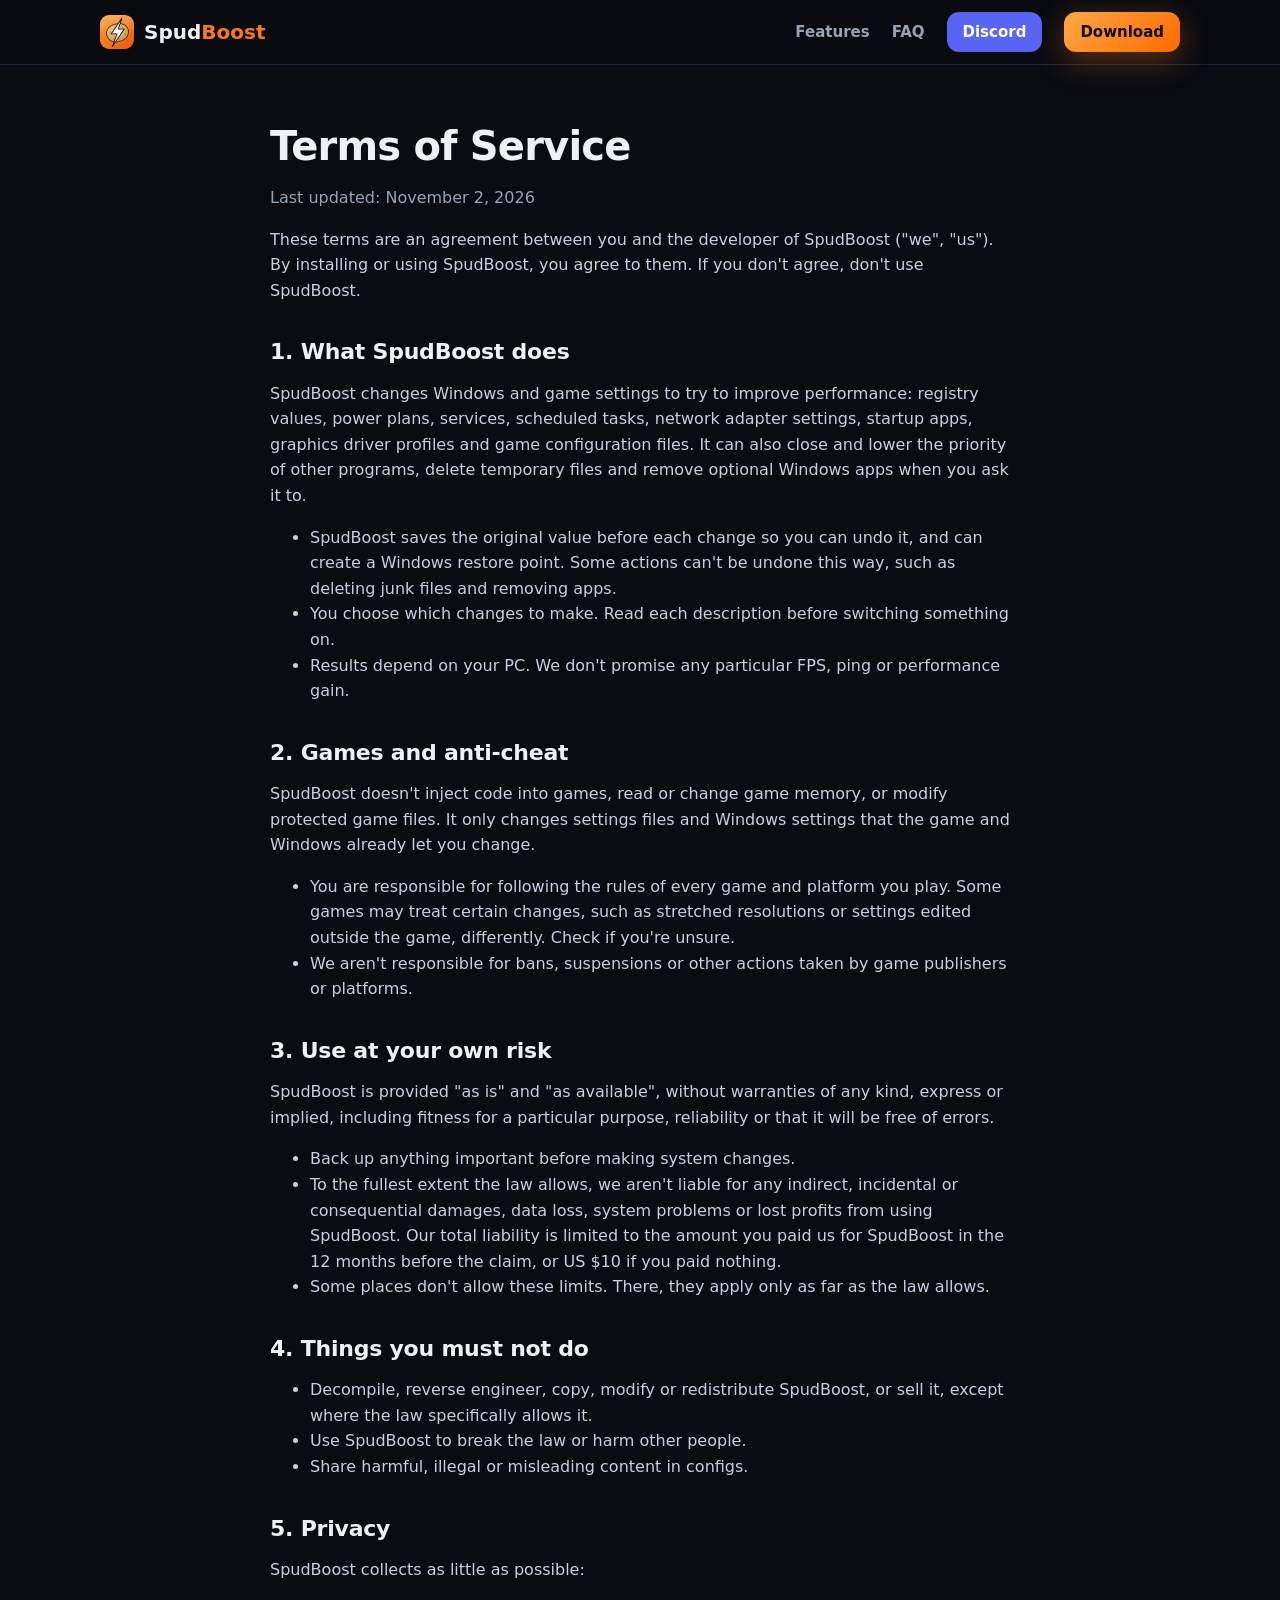
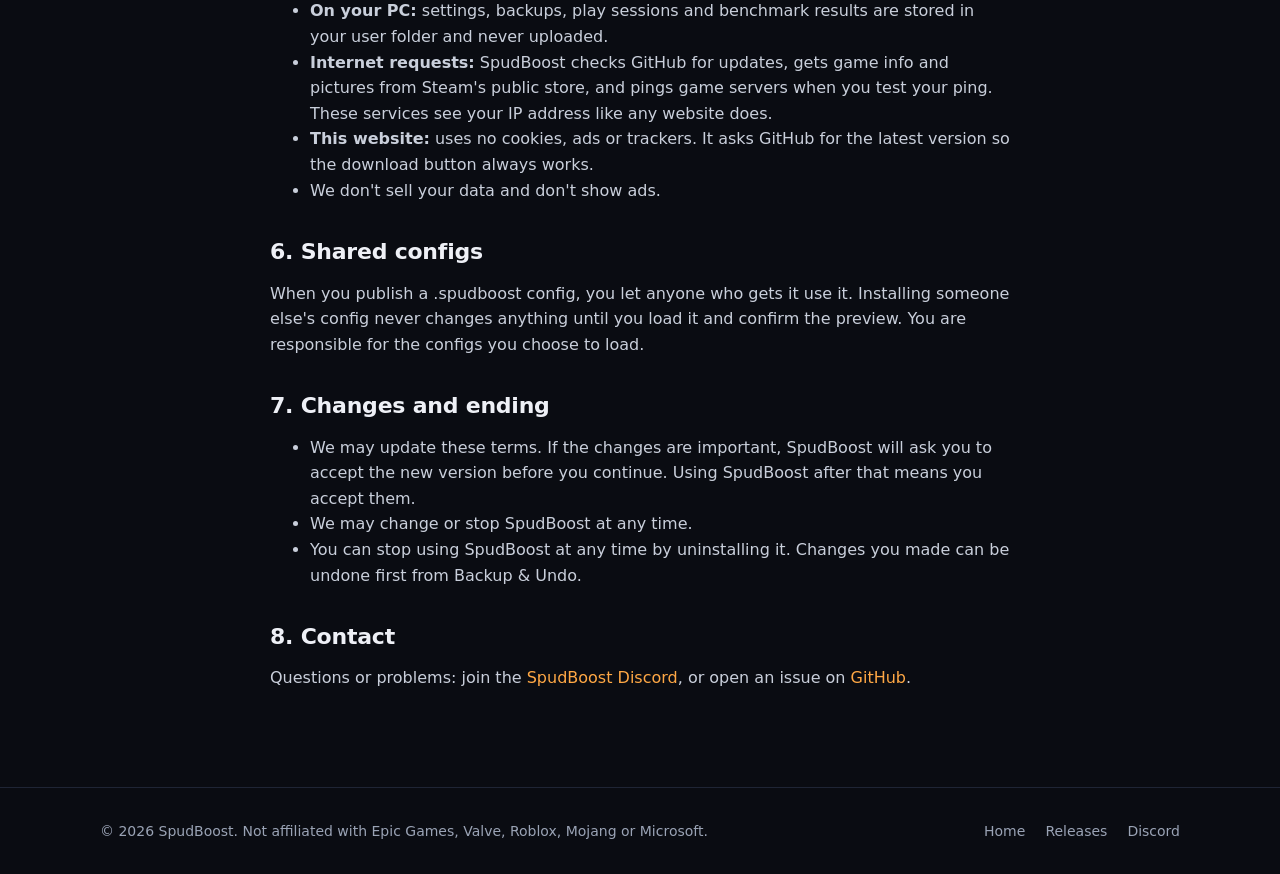
==== website/terms.html @ 062f6ab4 "Website for spudboost.app and cover art Home page (live download button from GitHub releases, featur" ====
<!doctype html>
<html lang="en">
<head>
  <meta charset="utf-8">
  <meta name="viewport" content="width=device-width, initial-scale=1">
  <title>Terms of Service | SpudBoost</title>
  <meta name="description" content="SpudBoost Terms of Service and privacy.">
  <meta name="theme-color" content="#0a0c12">
  <link rel="icon" href="assets/logo.png">
  <link rel="stylesheet" href="styles.css">
</head>
<body>

<header class="nav">
  <div class="wrap">
    <a class="brand" href="index.html"><img src="assets/logo.png" alt=""><span>Spud<b>Boost</b></span></a>
    <nav class="nav-links">
      <a href="index.html#features">Features</a>
      <a href="index.html#faq">FAQ</a>
      <a class="btn btn-small discord" href="https://discord.gg/PZdabSCMH" target="_blank" rel="noopener">Discord</a>
      <a class="btn btn-small btn-primary" href="index.html#download">Download</a>
    </nav>
  </div>
</header>

<!-- Same text as the Terms of Service shown in the app (GameTweaks/Terms.md). Keep them in sync. -->
<main class="legal">
  <h1>Terms of Service</h1>
  <p class="updated">Last updated: November 2, 2026</p>
  <p>These terms are an agreement between you and the developer of SpudBoost ("we", "us"). By installing or using SpudBoost, you agree to them. If you don't agree, don't use SpudBoost.</p>

  <h2 id="1-what-spudboost-does">1. What SpudBoost does</h2>
  <p>SpudBoost changes Windows and game settings to try to improve performance: registry values, power plans, services, scheduled tasks, network adapter settings, startup apps, graphics driver profiles and game configuration files. It can also close and lower the priority of other programs, delete temporary files and remove optional Windows apps when you ask it to.</p>
  <ul>
    <li>SpudBoost saves the original value before each change so you can undo it, and can create a Windows restore point. Some actions can't be undone this way, such as deleting junk files and removing apps.</li>
    <li>You choose which changes to make. Read each description before switching something on.</li>
    <li>Results depend on your PC. We don't promise any particular FPS, ping or performance gain.</li>
  </ul>

  <h2 id="2-games-and-anti-cheat">2. Games and anti-cheat</h2>
  <p>SpudBoost doesn't inject code into games, read or change game memory, or modify protected game files. It only changes settings files and Windows settings that the game and Windows already let you change.</p>
  <ul>
    <li>You are responsible for following the rules of every game and platform you play. Some games may treat certain changes, such as stretched resolutions or settings edited outside the game, differently. Check if you're unsure.</li>
    <li>We aren't responsible for bans, suspensions or other actions taken by game publishers or platforms.</li>
  </ul>

  <h2 id="3-use-at-your-own-risk">3. Use at your own risk</h2>
  <p>SpudBoost is provided "as is" and "as available", without warranties of any kind, express or implied, including fitness for a particular purpose, reliability or that it will be free of errors.</p>
  <ul>
    <li>Back up anything important before making system changes.</li>
    <li>To the fullest extent the law allows, we aren't liable for any indirect, incidental or consequential damages, data loss, system problems or lost profits from using SpudBoost. Our total liability is limited to the amount you paid us for SpudBoost in the 12 months before the claim, or US $10 if you paid nothing.</li>
    <li>Some places don't allow these limits. There, they apply only as far as the law allows.</li>
  </ul>

  <h2 id="4-things-you-must-not-do">4. Things you must not do</h2>
  <ul>
    <li>Decompile, reverse engineer, copy, modify or redistribute SpudBoost, or sell it, except where the law specifically allows it.</li>
    <li>Use SpudBoost to break the law or harm other people.</li>
    <li>Share harmful, illegal or misleading content in configs.</li>
  </ul>

  <h2 id="5-privacy">5. Privacy</h2>
  <p>SpudBoost collects as little as possible:</p>
  <ul>
    <li><b>On your PC:</b> settings, backups, play sessions and benchmark results are stored in your user folder and never uploaded.</li>
    <li><b>Internet requests:</b> SpudBoost checks GitHub for updates, gets game info and pictures from Steam's public store, and pings game servers when you test your ping. These services see your IP address like any website does.</li>
    <li><b>This website:</b> uses no cookies, ads or trackers. It asks GitHub for the latest version so the download button always works.</li>
    <li>We don't sell your data and don't show ads.</li>
  </ul>

  <h2 id="6-shared-configs">6. Shared configs</h2>
  <p>When you publish a .spudboost config, you let anyone who gets it use it. Installing someone else's config never changes anything until you load it and confirm the preview. You are responsible for the configs you choose to load.</p>

  <h2 id="7-changes-and-ending">7. Changes and ending</h2>
  <ul>
    <li>We may update these terms. If the changes are important, SpudBoost will ask you to accept the new version before you continue. Using SpudBoost after that means you accept them.</li>
    <li>We may change or stop SpudBoost at any time.</li>
    <li>You can stop using SpudBoost at any time by uninstalling it. Changes you made can be undone first from Backup &amp; Undo.</li>
  </ul>

  <h2 id="8-contact">8. Contact</h2>
  <p>Questions or problems: join the <a href="https://discord.gg/PZdabSCMH" target="_blank" rel="noopener">SpudBoost Discord</a>, or open an issue on <a href="https://github.com/FlopzYT/SpudBoost/issues">GitHub</a>.</p>
</main>

<footer>
  <div class="wrap">
    <span>© 2026 SpudBoost. Not affiliated with Epic Games, Valve, Roblox, Mojang or Microsoft.</span>
    <nav>
      <a href="index.html">Home</a>
      <a href="https://github.com/FlopzYT/SpudBoost/releases">Releases</a>
      <a href="https://discord.gg/PZdabSCMH" target="_blank" rel="noopener">Discord</a>
    </nav>
  </div>
</footer>
</body>
</html>
---- website/styles.css ----
/* SpudBoost website: same dark look and orange accent as the app */
:root {
  --bg: #0a0c12;
  --bg2: #0e1119;
  --card: #141824;
  --card2: #1a1f2e;
  --border: #1f2535;
  --text: #eef0f6;
  --sub: #9aa3b5;
  --accent: #ff7a1a;
  --accent2: #ffa845;
  --radius: 16px;
  --max: 1120px;
}

* { box-sizing: border-box; }
html { scroll-behavior: smooth; }
body {
  margin: 0;
  background: var(--bg);
  color: var(--text);
  font-family: "Segoe UI", system-ui, -apple-system, Roboto, sans-serif;
  font-size: 16px;
  line-height: 1.6;
  -webkit-font-smoothing: antialiased;
}
a { color: var(--accent2); text-decoration: none; }
a:hover { text-decoration: underline; }
img { max-width: 100%; display: block; }
.wrap { max-width: var(--max); margin: 0 auto; padding: 0 20px; }

/* ---- Nav ---- */
.nav {
  position: sticky; top: 0; z-index: 10;
  background: rgba(10, 12, 18, 0.82);
  backdrop-filter: blur(12px);
  border-bottom: 1px solid var(--border);
}
.nav .wrap { display: flex; align-items: center; gap: 24px; height: 64px; }
.brand { display: flex; align-items: center; gap: 10px; font-weight: 800; font-size: 20px; color: var(--text); }
.brand:hover { text-decoration: none; }
.brand img { width: 34px; height: 34px; border-radius: 9px; }
.brand b { color: var(--accent); }
.nav-links { display: flex; gap: 22px; margin-left: auto; align-items: center; }
.nav-links a { color: var(--sub); font-weight: 600; font-size: 15px; }
.nav-links a:hover { color: var(--text); text-decoration: none; }

/* ---- Buttons ---- */
.btn {
  display: inline-flex; align-items: center; gap: 10px;
  padding: 12px 22px; border-radius: 12px;
  font-weight: 700; font-size: 16px; color: var(--text);
  background: var(--card2); border: 1px solid var(--border);
  transition: transform .15s, box-shadow .15s, border-color .15s;
}
.btn:hover { text-decoration: none; transform: translateY(-2px); border-color: #323c55; }
.btn-primary {
  color: #120b04; border: none;
  background: linear-gradient(135deg, var(--accent2), #ff6a00);
  box-shadow: 0 8px 30px rgba(255, 122, 26, 0.35);
}
.btn-primary:hover { box-shadow: 0 12px 40px rgba(255, 122, 26, 0.5); }
.btn-big { padding: 16px 30px; font-size: 18px; border-radius: 14px; }
.btn-small { padding: 8px 16px; font-size: 14px; }
.btn svg { width: 20px; height: 20px; flex: none; }
.discord { background: #5865f2; border: none; color: #fff; }
.discord:hover { box-shadow: 0 10px 30px rgba(88, 101, 242, 0.4); }

/* ---- Hero ---- */
.hero { position: relative; overflow: hidden; padding: 90px 0 60px; }
.hero::before {
  content: ""; position: absolute; inset: -20% -10% auto -10%; height: 900px;
  background: radial-gradient(ellipse at 30% 30%, rgba(255, 122, 26, 0.28), transparent 60%);
  pointer-events: none;
}
.hero .wrap { position: relative; display: grid; grid-template-columns: 1.05fr 1fr; gap: 48px; align-items: center; }
.eyebrow {
  display: inline-block; font-size: 13px; font-weight: 700; letter-spacing: .08em; text-transform: uppercase;
  color: var(--accent2); background: rgba(255, 122, 26, 0.12); border: 1px solid rgba(255, 122, 26, 0.3);
  padding: 4px 12px; border-radius: 999px; margin-bottom: 18px;
}
h1 { font-size: clamp(40px, 6vw, 64px); line-height: 1.05; margin: 0 0 18px; font-weight: 900; letter-spacing: -0.02em; }
h1 .accent { background: linear-gradient(135deg, var(--accent2), #ff6a00); -webkit-background-clip: text; background-clip: text; color: transparent; }
.lead { font-size: 19px; color: var(--sub); max-width: 540px; margin: 0 0 30px; }
.cta { display: flex; flex-wrap: wrap; gap: 14px; align-items: center; }
.meta { margin-top: 14px; font-size: 14px; color: var(--sub); }
.meta span + span::before { content: "·"; margin: 0 8px; opacity: .6; }
.hero-shot {
  border-radius: 18px; border: 1px solid var(--border); overflow: hidden;
  box-shadow: 0 40px 100px rgba(0, 0, 0, 0.6), 0 0 0 1px rgba(255,255,255,0.03);
  transform: perspective(1400px) rotateY(-8deg) rotateX(3deg);
}

/* ---- Sections ---- */
section { padding: 80px 0; }
.section-alt { background: var(--bg2); border-top: 1px solid var(--border); border-bottom: 1px solid var(--border); }
h2 { font-size: clamp(30px, 4vw, 42px); line-height: 1.15; margin: 0 0 12px; font-weight: 800; letter-spacing: -0.01em; text-align: center; }
.section-sub { color: var(--sub); text-align: center; max-width: 640px; margin: 0 auto 48px; font-size: 18px; }

/* ---- Stats strip ---- */
.stats { display: grid; grid-template-columns: repeat(4, 1fr); gap: 16px; margin-top: 56px; }
.stat { background: var(--card); border: 1px solid var(--border); border-radius: var(--radius); padding: 18px; text-align: center; }
.stat b { display: block; font-size: 30px; font-weight: 800; color: var(--accent2); }
.stat span { color: var(--sub); font-size: 14px; }

/* ---- Features ---- */
.grid { display: grid; grid-template-columns: repeat(3, 1fr); gap: 18px; }
.card {
  background: var(--card); border: 1px solid var(--border); border-radius: var(--radius); padding: 24px;
  transition: border-color .2s, transform .2s;
}
.card:hover { border-color: #323c55; transform: translateY(-3px); }
.card .icon {
  width: 46px; height: 46px; border-radius: 12px; display: grid; place-items: center; font-size: 22px;
  background: linear-gradient(135deg, rgba(255,168,69,.18), rgba(255,106,0,.18)); border: 1px solid rgba(255,122,26,.25);
  margin-bottom: 14px;
}
.card h3 { margin: 0 0 6px; font-size: 18px; }
.card p { margin: 0; color: var(--sub); font-size: 15px; }

/* ---- Screenshots ---- */
.shots { display: grid; grid-template-columns: repeat(2, 1fr); gap: 20px; }
.shots figure { margin: 0; }
.shots img { border-radius: 14px; border: 1px solid var(--border); box-shadow: 0 20px 60px rgba(0,0,0,.45); }
.shots figcaption { color: var(--sub); font-size: 14px; text-align: center; margin-top: 10px; }

/* ---- Steps ---- */
.steps { display: grid; grid-template-columns: repeat(3, 1fr); gap: 18px; counter-reset: step; }
.step { background: var(--card); border: 1px solid var(--border); border-radius: var(--radius); padding: 24px; position: relative; }
.step::before {
  counter-increment: step; content: counter(step);
  display: grid; place-items: center; width: 34px; height: 34px; border-radius: 50%;
  background: linear-gradient(135deg, var(--accent2), #ff6a00); color: #120b04; font-weight: 800; margin-bottom: 12px;
}
.step h3 { margin: 0 0 6px; font-size: 18px; }
.step p { margin: 0; color: var(--sub); font-size: 15px; }

/* ---- Safety ---- */
.safety { display: grid; grid-template-columns: 1fr 1fr; gap: 18px; }
.check { list-style: none; padding: 0; margin: 0; }
.check li { padding: 8px 0 8px 34px; position: relative; color: var(--text); }
.check li::before {
  content: "✓"; position: absolute; left: 0; top: 8px; width: 22px; height: 22px; border-radius: 50%;
  display: grid; place-items: center; font-size: 13px; font-weight: 800;
  background: rgba(91, 209, 139, .15); color: #5bd18b;
}
.check li span { color: var(--sub); display: block; font-size: 14px; }
code, .hash {
  font-family: Consolas, "Cascadia Mono", monospace; font-size: 13px;
  background: #0b0d14; border: 1px solid var(--border); border-radius: 8px; padding: 2px 6px; word-break: break-all;
}
.hash { display: block; padding: 10px 12px; margin: 8px 0; color: var(--accent2); }

/* ---- FAQ ---- */
.faq { max-width: 780px; margin: 0 auto; }
details { background: var(--card); border: 1px solid var(--border); border-radius: 14px; padding: 0 20px; margin-bottom: 12px; }
summary { cursor: pointer; font-weight: 700; padding: 18px 0; list-style: none; position: relative; padding-right: 30px; }
summary::-webkit-details-marker { display: none; }
summary::after { content: "+"; position: absolute; right: 0; top: 14px; font-size: 22px; color: var(--accent2); transition: transform .2s; }
details[open] summary::after { transform: rotate(45deg); }
details p { margin: 0 0 18px; color: var(--sub); }

/* ---- Final CTA ---- */
.final {
  text-align: center; border-radius: 24px; padding: 56px 24px;
  background: radial-gradient(ellipse at 50% 0%, rgba(255,122,26,.25), transparent 70%), var(--card);
  border: 1px solid var(--border);
}
.final .cta { justify-content: center; }

/* ---- Footer ---- */
footer { border-top: 1px solid var(--border); padding: 32px 0; color: var(--sub); font-size: 14px; }
footer .wrap { display: flex; flex-wrap: wrap; gap: 16px; align-items: center; justify-content: space-between; }
footer nav { display: flex; gap: 20px; }
footer a { color: var(--sub); }

/* ---- Legal page ---- */
.legal { max-width: 780px; margin: 0 auto; padding: 60px 20px 80px; }
.legal h1 { font-size: 40px; }
.legal h2 { text-align: left; font-size: 22px; margin: 36px 0 8px; }
.legal p, .legal li { color: #c9cfdb; }
.legal .updated { color: var(--sub); }

/* ---- Phones and small screens ---- */
@media (max-width: 900px) {
  .hero { padding-top: 56px; }
  .hero .wrap { grid-template-columns: 1fr; gap: 36px; }
  .hero-shot { transform: none; }
  .grid, .steps { grid-template-columns: 1fr 1fr; }
  .stats { grid-template-columns: 1fr 1fr; }
  .safety, .shots { grid-template-columns: 1fr; }
}
@media (max-width: 600px) {
  .nav-links a:not(.btn) { display: none; }
  .grid, .steps { grid-template-columns: 1fr; }
  section { padding: 56px 0; }
  .lead { font-size: 17px; }
  .btn-big { width: 100%; justify-content: center; }
}

/* Buttons in the nav keep their own colours (the nav link colour would otherwise win) */
.nav-links a.btn-primary { color: #120b04; }
.nav-links a.discord { color: #fff; }
.hero .wrap.stats-wrap { display: block; }
@media (max-width: 600px) {
  /* Room for the logo: the big Discord button is right below in the hero */
  .nav-links a.discord { display: none; }
}
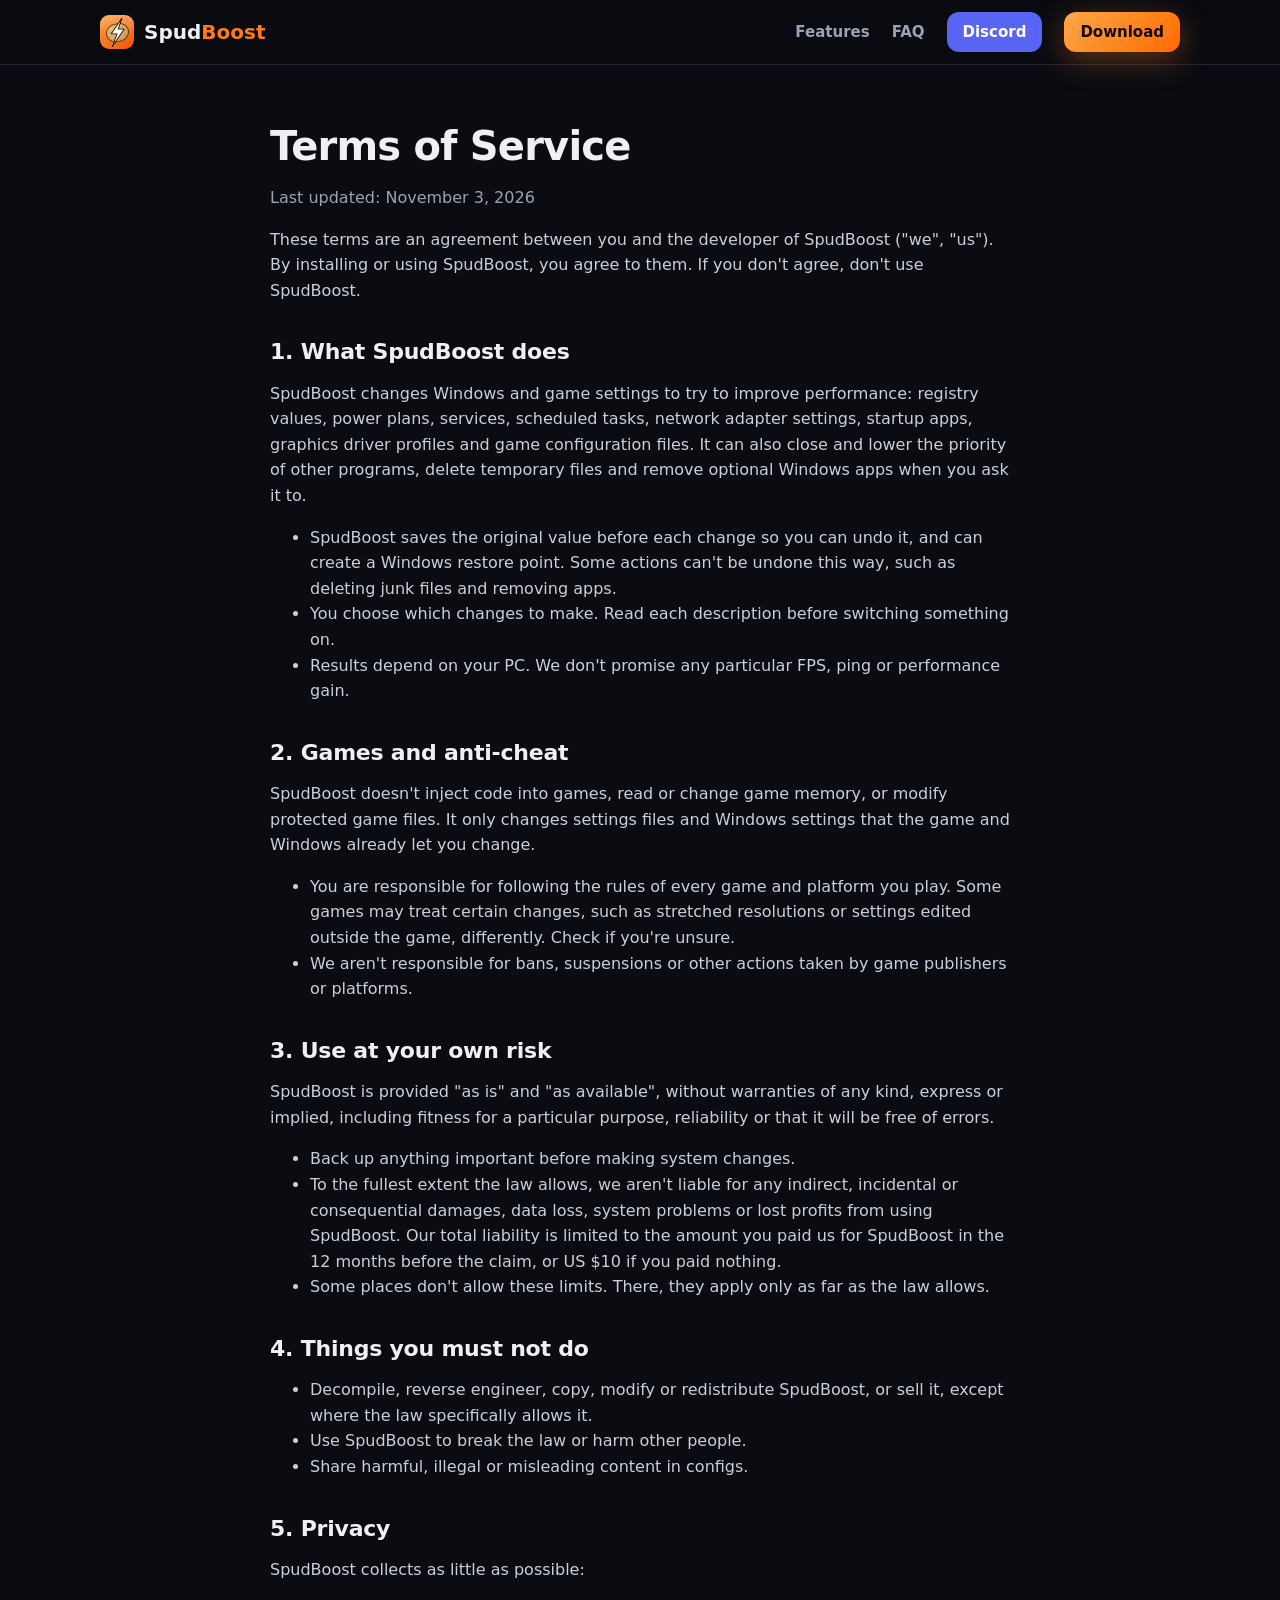
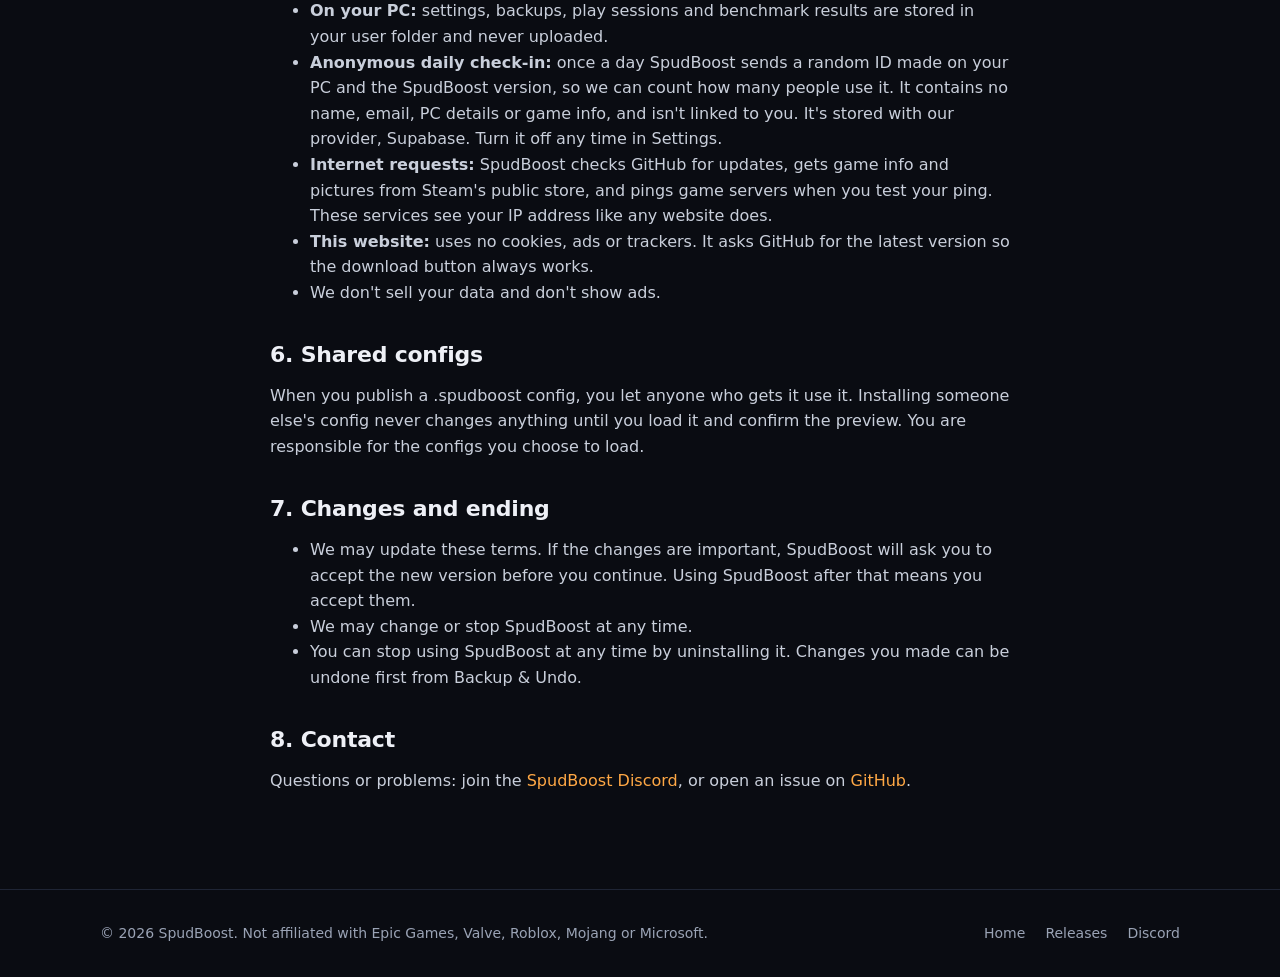
==== commit 7727e36e: "Anonymous daily check-in (opt-out) and Terms v2 - Once a day sends a random install ID and the app v" ====
--- a/website/terms.html
+++ b/website/terms.html
@@ -26,7 +26,7 @@
 <!-- Same text as the Terms of Service shown in the app (GameTweaks/Terms.md). Keep them in sync. -->
 <main class="legal">
   <h1>Terms of Service</h1>
-  <p class="updated">Last updated: November 2, 2026</p>
+  <p class="updated">Last updated: November 3, 2026</p>
   <p>These terms are an agreement between you and the developer of SpudBoost ("we", "us"). By installing or using SpudBoost, you agree to them. If you don't agree, don't use SpudBoost.</p>
 
   <h2 id="1-what-spudboost-does">1. What SpudBoost does</h2>
@@ -63,6 +63,7 @@
   <p>SpudBoost collects as little as possible:</p>
   <ul>
     <li><b>On your PC:</b> settings, backups, play sessions and benchmark results are stored in your user folder and never uploaded.</li>
+    <li><b>Anonymous daily check-in:</b> once a day SpudBoost sends a random ID made on your PC and the SpudBoost version, so we can count how many people use it. It contains no name, email, PC details or game info, and isn't linked to you. It's stored with our provider, Supabase. Turn it off any time in Settings.</li>
     <li><b>Internet requests:</b> SpudBoost checks GitHub for updates, gets game info and pictures from Steam's public store, and pings game servers when you test your ping. These services see your IP address like any website does.</li>
     <li><b>This website:</b> uses no cookies, ads or trackers. It asks GitHub for the latest version so the download button always works.</li>
     <li>We don't sell your data and don't show ads.</li>
